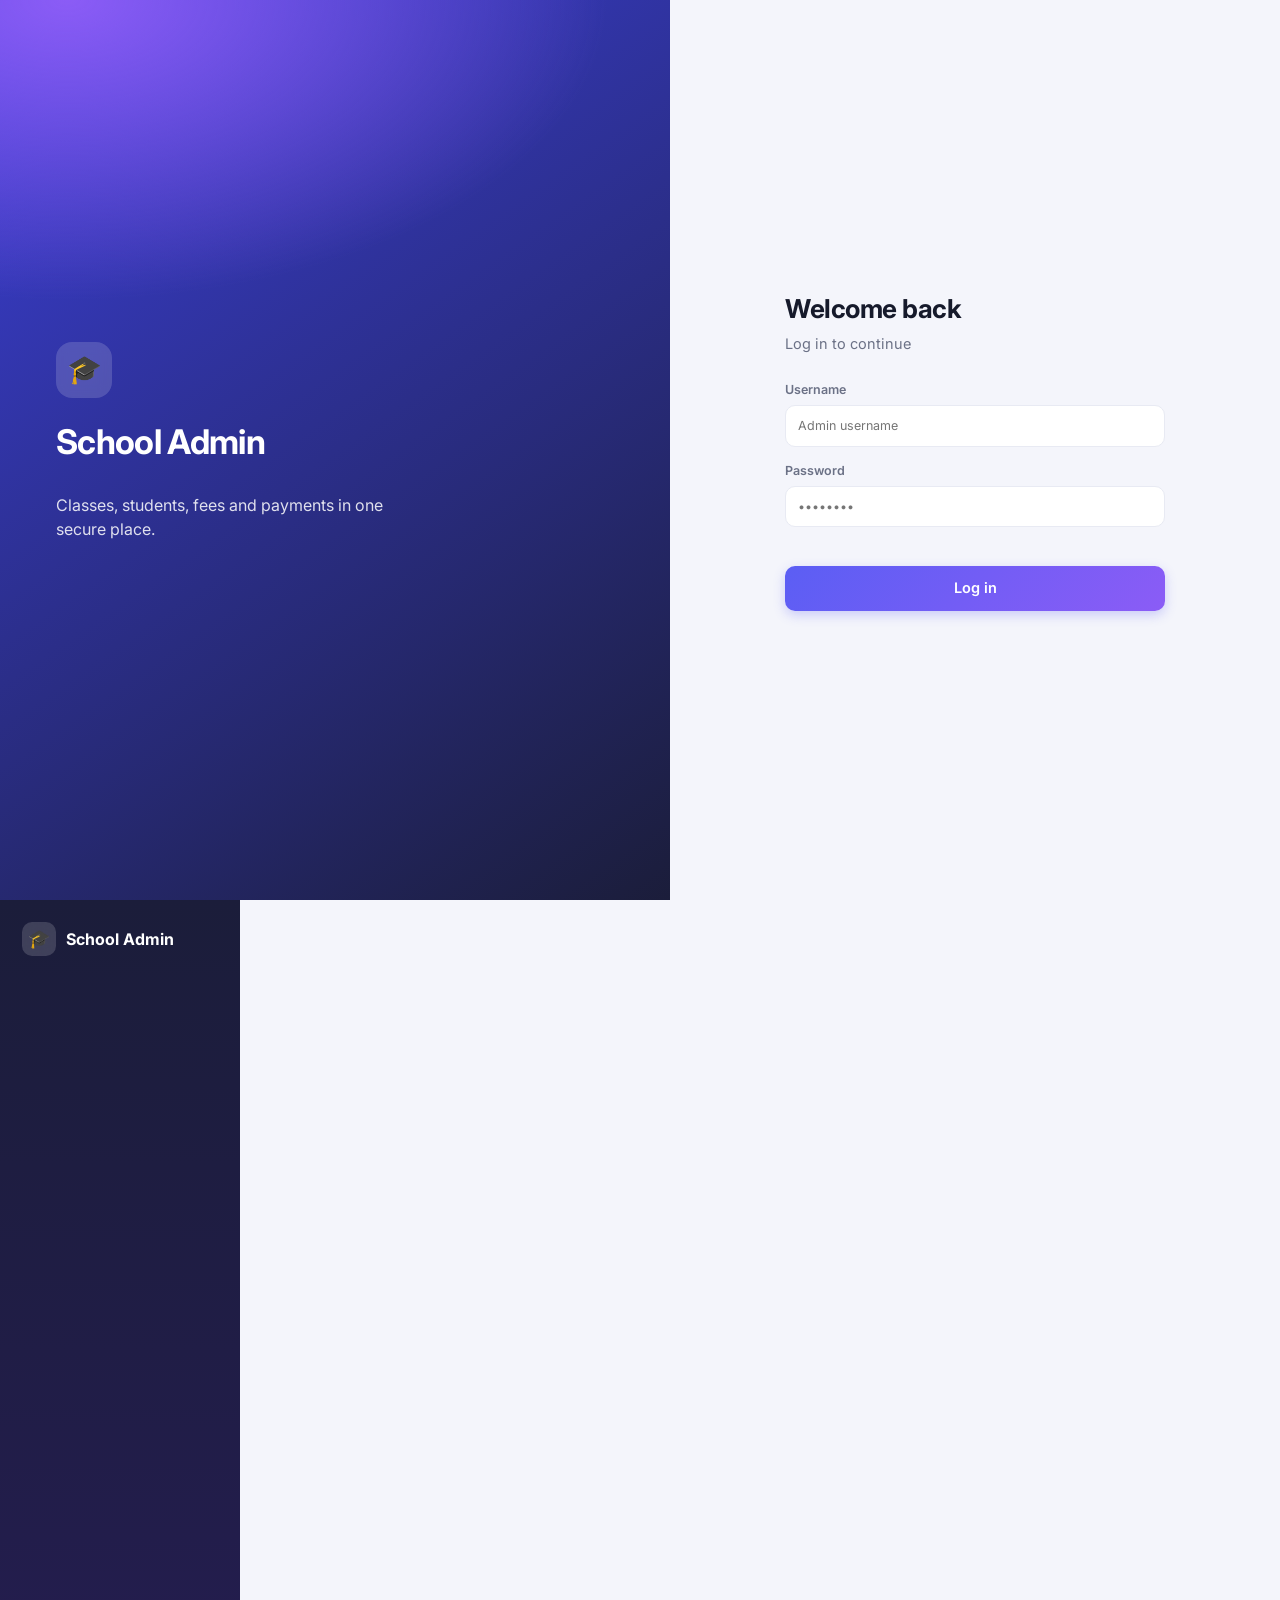
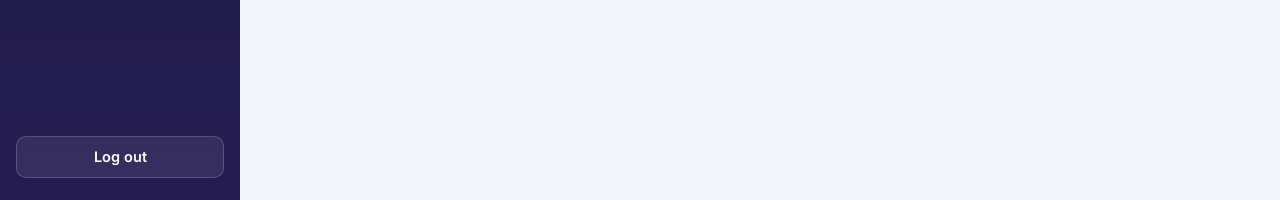
==== frontend/index.html @ 3240f85b "Separate login and dashboard, add reports" ====
<!doctype html>
<html lang="en">
<head>
  <meta charset="utf-8">
  <meta name="viewport" content="width=device-width, initial-scale=1">
  <title>School Admin</title>
  <link rel="preconnect" href="https://fonts.googleapis.com">
  <link rel="stylesheet" href="https://fonts.googleapis.com/css2?family=Inter:wght@400;500;600;700&display=swap">
  <link rel="stylesheet" href="style.css">
</head>
<body>
  <main id="login">
    <div class="hero">
      <div class="logo">🎓</div>
      <h2>School Admin</h2>
      <p>Classes, students, fees and payments in one secure place.</p>
    </div>
    <form id="login-form">
      <h1>Welcome back</h1>
      <p class="sub">Log in to continue</p>
      <label>Username <input id="u" required autocomplete="username" placeholder="Admin username"></label>
      <label>Password <input id="p" type="password" required autocomplete="current-password" placeholder="••••••••"></label>
      <p id="login-err" class="err"></p>
      <button class="wide">Log in</button>
    </form>
  </main>

  <div id="app" hidden>
    <aside>
      <div class="brand"><span class="logo sm">🎓</span> School Admin</div>
      <nav id="nav"></nav>
      <div class="foot">
        <small id="timer"></small>
        <button id="logout" class="ghost">Log out</button>
      </div>
    </aside>
    <section>
      <header><h1 id="title"></h1></header>
      <div id="content"></div>
    </section>
  </div>

  <dialog id="dlg"><form id="dlg-body"></form></dialog>
  <div id="toast"></div>
  <script src="app.js"></script>
</body>
</html>
---- frontend/style.css ----
:root {
  --bg:#f4f5fb; --card:#fff; --ink:#161a2b; --muted:#6b7186; --line:#e8eaf3; --soft:#f1f2fb;
  --brand:#5b5ef4; --brand2:#8b5cf6; --danger:#e5484d; --ok:#16a34a;
  --shadow:0 1px 2px rgba(20,24,60,.05), 0 8px 24px rgba(20,24,60,.06);
}
@media (prefers-color-scheme: dark) {
  :root { --bg:#0e1020; --card:#171a2f; --ink:#eceefb; --muted:#9498b3; --line:#262a46; --soft:#1f2340;
    --shadow:0 1px 2px rgba(0,0,0,.3), 0 8px 24px rgba(0,0,0,.35); }
}
* { box-sizing:border-box; }
body { margin:0; font:14.5px/1.55 Inter, system-ui, "Segoe UI", sans-serif; background:var(--bg); color:var(--ink); }
h1, h2, h3 { margin:0; letter-spacing:-.02em; }

button { font:inherit; font-weight:600; cursor:pointer; border:0; border-radius:10px; padding:9px 16px; color:#fff;
  background:linear-gradient(135deg, var(--brand), var(--brand2)); box-shadow:0 4px 12px rgba(91,94,244,.28); transition:transform .15s, box-shadow .15s, opacity .15s; }
button:hover { transform:translateY(-1px); box-shadow:0 6px 16px rgba(91,94,244,.36); }
button:disabled { opacity:.45; cursor:not-allowed; transform:none; box-shadow:none; }
button.ghost { background:var(--card); color:var(--ink); border:1px solid var(--line); box-shadow:none; }
button.danger { background:transparent; color:var(--danger); border:1px solid color-mix(in srgb, var(--danger) 35%, transparent); box-shadow:none; }
button.danger:hover { background:color-mix(in srgb, var(--danger) 10%, transparent); }
button.wide { width:100%; padding:11px; }

input, select, textarea { font:inherit; width:100%; padding:10px 12px; border:1px solid var(--line); border-radius:10px; background:var(--card); color:var(--ink); transition:border-color .15s, box-shadow .15s; }
input:focus, select:focus, textarea:focus { outline:0; border-color:var(--brand); box-shadow:0 0 0 4px color-mix(in srgb, var(--brand) 18%, transparent); }
label { display:block; margin-bottom:14px; font-size:12.5px; font-weight:600; color:var(--muted); text-transform:capitalize; }
label input, label select, label textarea { margin-top:6px; font-weight:400; }
.err { color:var(--danger); min-height:1.3em; margin:4px 0 8px; font-size:13px; }

/* ---------- login ---------- */
#login { min-height:100vh; display:grid; grid-template-columns:1.1fr 1fr; }
.hero { display:flex; flex-direction:column; justify-content:center; padding:56px; color:#fff;
  background:radial-gradient(900px 500px at 10% 0%, #8b5cf6 0%, transparent 60%), linear-gradient(145deg, #3b3fd8, #1b1d3a); }
.hero h2 { font-size:34px; margin:18px 0 8px; }
.hero p { max-width:340px; opacity:.85; font-size:16px; }
.logo { width:56px; height:56px; display:grid; place-items:center; font-size:28px; border-radius:16px; background:rgba(255,255,255,.16); backdrop-filter:blur(6px); }
.logo.sm { width:34px; height:34px; font-size:18px; border-radius:10px; }
#login form { align-self:center; justify-self:center; width:min(380px, 88%); padding:8px 0; }
#login h1 { font-size:26px; }
.sub { color:var(--muted); margin:4px 0 24px; }

/* ---------- layout ---------- */
#app { display:flex; min-height:100vh; }
aside { width:240px; flex:none; padding:22px 16px; display:flex; flex-direction:column; gap:22px; color:#dfe2ff;
  background:linear-gradient(180deg, #1b1d3a, #251d52); position:sticky; top:0; height:100vh; }
.brand { display:flex; align-items:center; gap:10px; font-weight:700; font-size:16px; color:#fff; padding:0 6px; }
nav { display:flex; flex-direction:column; gap:4px; flex:1; }
nav button { display:flex; align-items:center; gap:12px; text-align:left; padding:11px 12px; background:transparent; color:#c9cdf5; box-shadow:none; border-radius:12px; font-weight:500; }
nav button:hover { background:rgba(255,255,255,.08); transform:none; box-shadow:none; }
nav button.on { background:rgba(255,255,255,.16); color:#fff; font-weight:600; }
.foot { display:flex; flex-direction:column; gap:10px; }
.foot small { color:#a9aee0; padding:0 6px; }
.foot .ghost { background:rgba(255,255,255,.08); color:#fff; border-color:rgba(255,255,255,.18); }
section { flex:1; min-width:0; padding:28px 36px; max-width:1300px; }
header { margin-bottom:20px; }
header h1 { font-size:26px; }

/* ---------- content ---------- */
.bar { display:flex; justify-content:space-between; align-items:center; margin-bottom:14px; }
.count { color:var(--muted); font-size:13px; }
.card { background:var(--card); border:1px solid var(--line); border-radius:16px; box-shadow:var(--shadow); overflow-x:auto; }
table { width:100%; border-collapse:collapse; }
th, td { padding:13px 18px; text-align:left; white-space:nowrap; }
th { font-size:11.5px; letter-spacing:.06em; text-transform:uppercase; color:var(--muted); background:var(--soft); font-weight:600; }
td { border-top:1px solid var(--line); }
tbody tr { transition:background .12s; }
tbody tr:hover { background:var(--soft); }
td.act { display:flex; gap:6px; justify-content:flex-end; }
td.act button { padding:6px 12px; font-size:13px; }
.chip, .badge { display:inline-block; padding:2px 10px; border-radius:999px; font-size:12.5px; font-weight:600; }
.chip { background:color-mix(in srgb, var(--brand) 14%, transparent); color:var(--brand); }
.badge { background:color-mix(in srgb, var(--ok) 15%, transparent); color:var(--ok); text-transform:capitalize; }
.pager { display:flex; gap:10px; align-items:center; justify-content:flex-end; margin-top:14px; color:var(--muted); }
.pager button { padding:7px 14px; }

/* ---------- dialog + toast ---------- */
dialog { width:min(460px, 94%); max-height:92vh; overflow:auto; padding:26px; border:1px solid var(--line); border-radius:18px; background:var(--card); color:var(--ink); box-shadow:0 24px 60px rgba(0,0,0,.3); }
dialog::backdrop { background:rgba(10,12,30,.55); backdrop-filter:blur(3px); }
dialog h3 { font-size:18px; margin-bottom:18px; }
dialog .row { display:flex; gap:10px; justify-content:flex-end; margin-top:10px; }
dl { display:grid; grid-template-columns:auto 1fr; gap:10px 24px; margin:0; }
dt { color:var(--muted); } dd { margin:0; font-weight:600; text-align:right; }
#toast { position:fixed; right:24px; bottom:24px; padding:12px 18px; border-radius:12px; background:#1b1d3a; color:#fff; font-weight:600;
  box-shadow:0 10px 30px rgba(0,0,0,.3); opacity:0; transform:translateY(12px); pointer-events:none; transition:.25s; }
#toast.on { opacity:1; transform:none; }

@media (max-width:860px) {
  #login { grid-template-columns:1fr; } .hero { display:none; }
  #app { flex-direction:column; }
  aside { width:auto; height:auto; position:static; flex-direction:row; flex-wrap:wrap; align-items:center; gap:10px; padding:12px; }
  nav { flex-direction:row; flex-wrap:wrap; } .foot { flex-direction:row; align-items:center; }
  section { padding:18px 14px; }
}
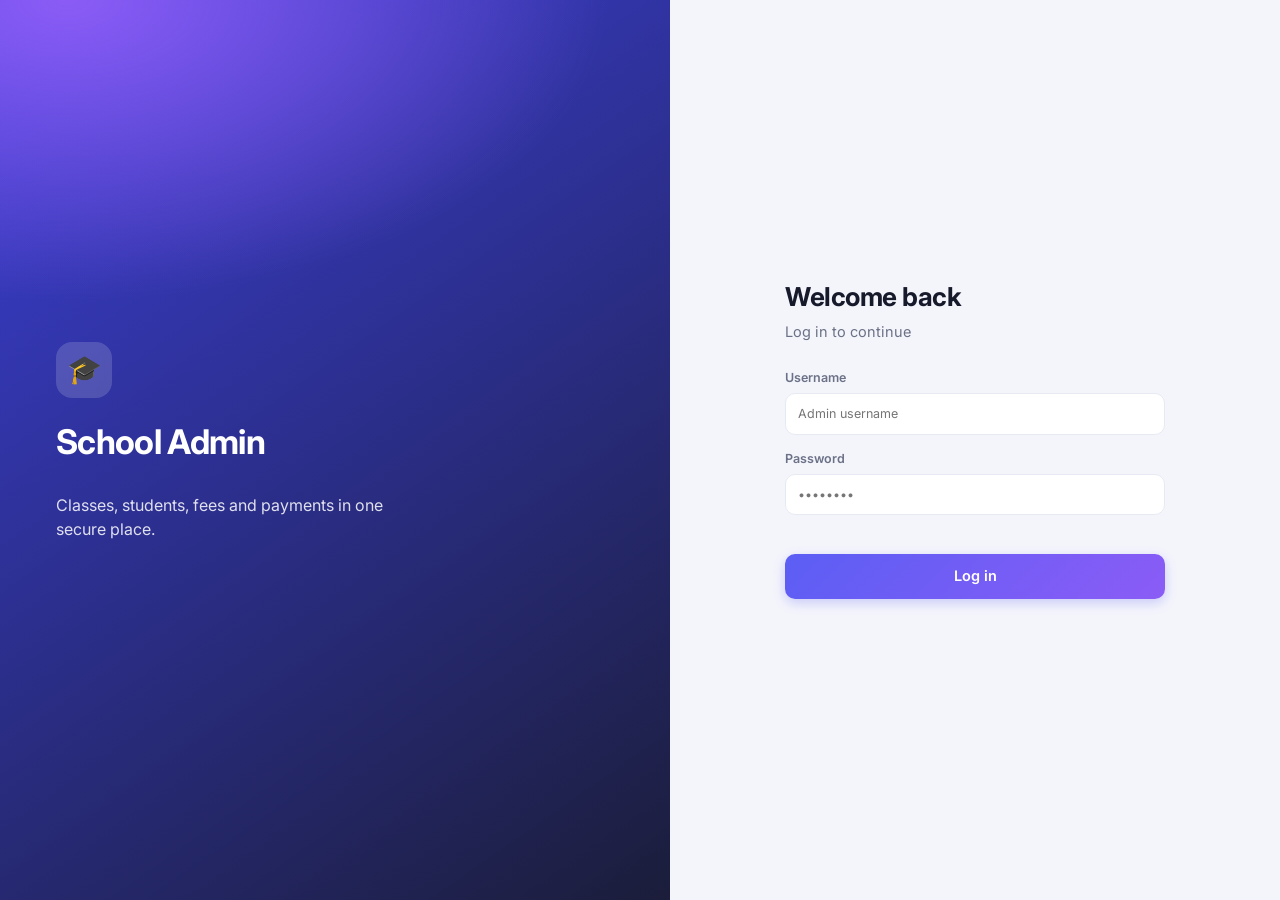
==== commit 68b609f7: "Clean up file names and structure" ====
--- a/frontend/index.html
+++ b/frontend/index.html
@@ -3,29 +3,13 @@
 <head>
   <meta charset="utf-8">
   <meta name="viewport" content="width=device-width, initial-scale=1">
-  <title>School Admin</title>
+  <title>Dashboard | School Admin</title>
   <link rel="preconnect" href="https://fonts.googleapis.com">
   <link rel="stylesheet" href="https://fonts.googleapis.com/css2?family=Inter:wght@400;500;600;700&display=swap">
   <link rel="stylesheet" href="style.css">
 </head>
 <body>
-  <main id="login">
-    <div class="hero">
-      <div class="logo">🎓</div>
-      <h2>School Admin</h2>
-      <p>Classes, students, fees and payments in one secure place.</p>
-    </div>
-    <form id="login-form">
-      <h1>Welcome back</h1>
-      <p class="sub">Log in to continue</p>
-      <label>Username <input id="u" required autocomplete="username" placeholder="Admin username"></label>
-      <label>Password <input id="p" type="password" required autocomplete="current-password" placeholder="••••••••"></label>
-      <p id="login-err" class="err"></p>
-      <button class="wide">Log in</button>
-    </form>
-  </main>
-
-  <div id="app" hidden>
+  <div id="app">
     <aside>
       <div class="brand"><span class="logo sm">🎓</span> School Admin</div>
       <nav id="nav"></nav>
--- a/frontend/style.css
+++ b/frontend/style.css
@@ -34,7 +34,7 @@
 .hero p { max-width:340px; opacity:.85; font-size:16px; }
 .logo { width:56px; height:56px; display:grid; place-items:center; font-size:28px; border-radius:16px; background:rgba(255,255,255,.16); backdrop-filter:blur(6px); }
 .logo.sm { width:34px; height:34px; font-size:18px; border-radius:10px; }
-#login form { align-self:center; justify-self:center; width:min(380px, 88%); padding:8px 0; }
+
 #login h1 { font-size:26px; }
 .sub { color:var(--muted); margin:4px 0 24px; }
 
@@ -89,4 +89,14 @@
   aside { width:auto; height:auto; position:static; flex-direction:row; flex-wrap:wrap; align-items:center; gap:10px; padding:12px; }
   nav { flex-direction:row; flex-wrap:wrap; } .foot { flex-direction:row; align-items:center; }
   section { padding:18px 14px; }
-}+}
+
+/* ---------- login panel + dashboard ---------- */
+.panel { display:grid; place-items:center; padding:24px; }
+.panel form { width:min(380px, 100%); }
+.panel a { color:var(--brand); font-weight:600; text-decoration:none; }
+.stats { display:grid; grid-template-columns:repeat(auto-fit, minmax(200px, 1fr)); gap:16px; margin-bottom:20px; }
+.stat { background:var(--card); border:1px solid var(--line); border-radius:16px; padding:18px 20px; box-shadow:var(--shadow); }
+.stat span { color:var(--muted); font-size:13px; font-weight:600; }
+.stat b { display:block; font-size:26px; margin-top:4px; letter-spacing:-.02em; }
+.stat.ok b { color:var(--ok); } .stat.warn b { color:#d97706; }
